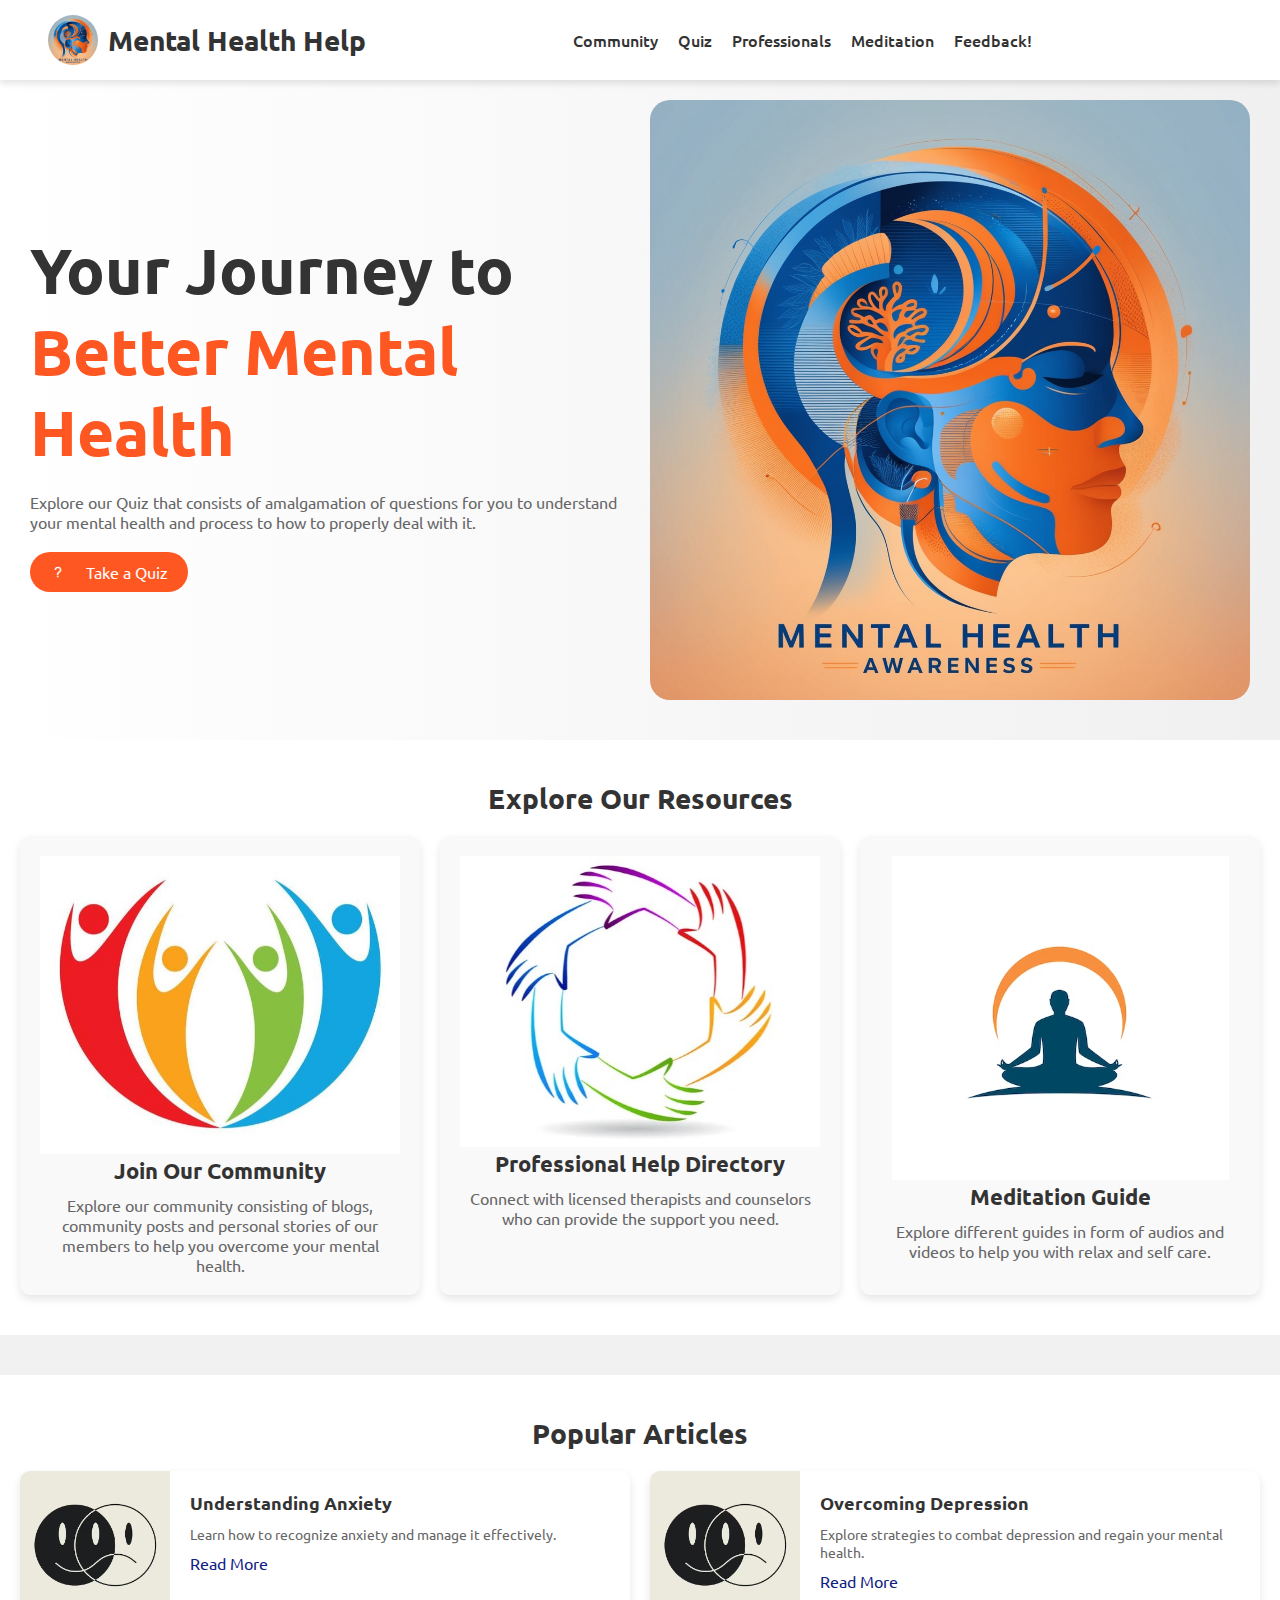
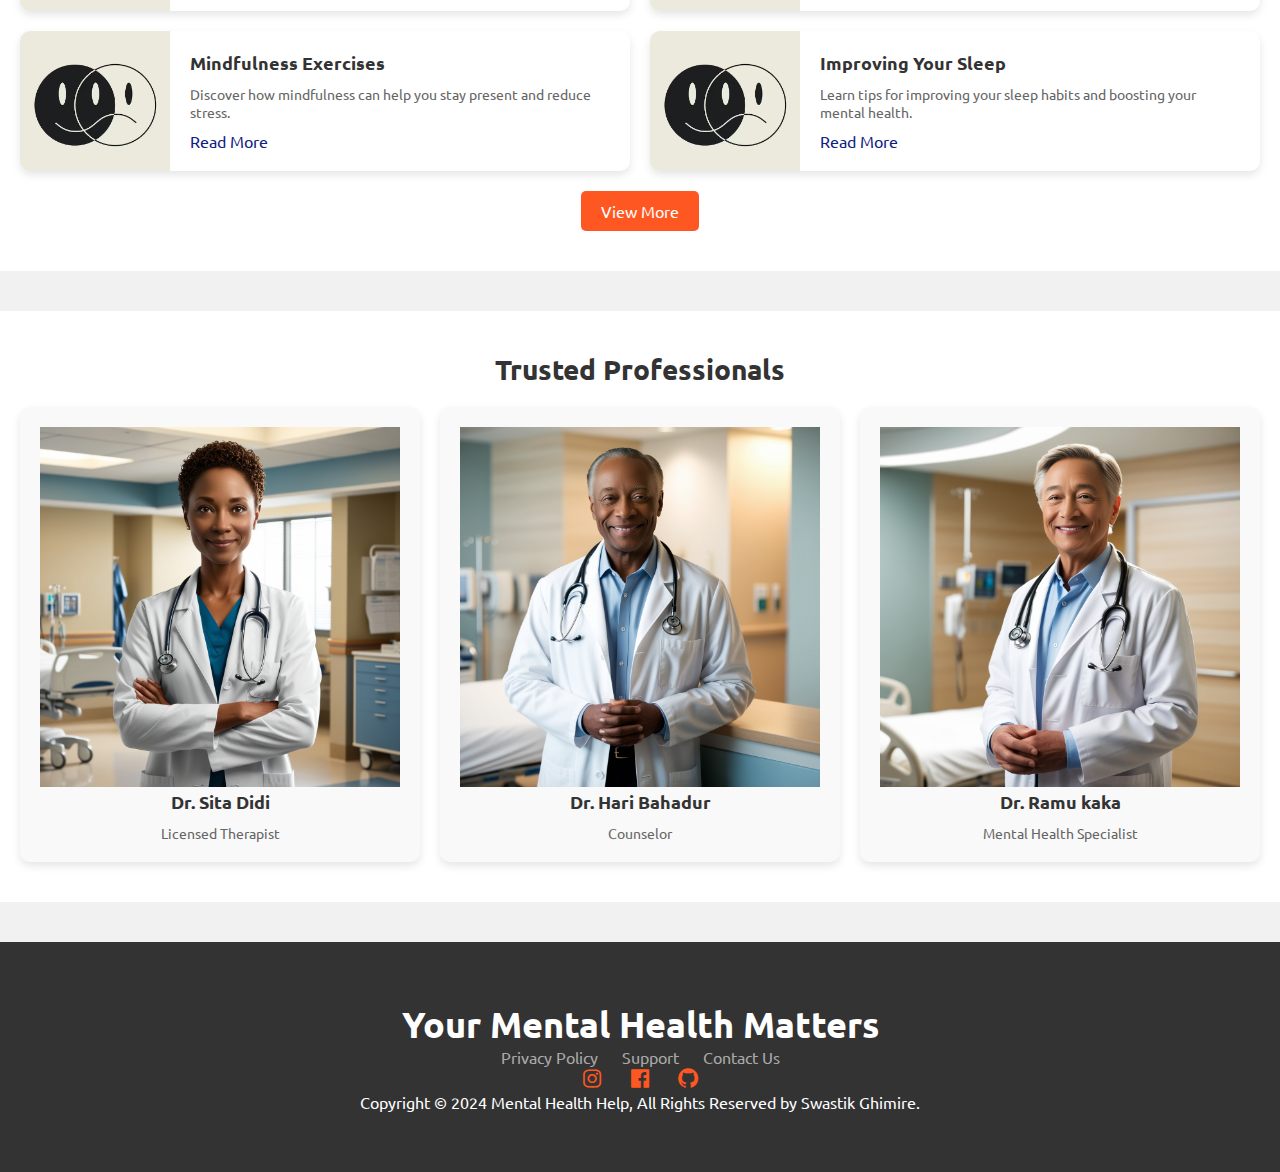
==== index.html @ d8b74332 "updated_index" ====
<!DOCTYPE html>
<html lang="en">

<head>
    <meta charset="UTF-8">
    <meta name="viewport" content="width=device-width, initial-scale=1.0">
    <link href='https://unpkg.com/boxicons@2.1.4/css/boxicons.min.css' rel='stylesheet'>
    <link rel="stylesheet" href="css/home.css">
    <title>Mental Health Help</title>
</head>

<body>
    <nav>
        <a href="index.html" class="logo">
            <img src="Images/MHA.jpg" alt="Logo" class="logo-image">
            <span>Mental Health Help</span> <!-- Wrapped in a span -->
        </a>
        <div class="links">
            <a href="community.html">Community</a>
            <a href="quiz.html">Quiz</a>
            <a href="professionals.html">Professionals</a>
            <a href="meditation.html">Meditation</a>
            <a href="feedback.html">Feedback!</a>
        </div>
    </nav>

    <header>
        <div class="left">
            <h1>Your Journey to <span>Better Mental Health</span></h1>
            <p>Explore our Quiz that consists of amalgamation of questions for you to understand your mental health and process to how to properly deal with it.</p>
            <a href="quiz.html" class="quiz-button">
                <i class='bx bx-question-mark'></i>                <span>Take a Quiz</span>
            </a>
        </div>
        <img src="Images/MHA.jpg" alt="Illustration of mental health awareness">
    </header>

    <section class="resources">
        <h2>Explore Our Resources</h2>
        <div class="resource-container">
            <div class="resource-box">
                <a href="community.html">
                <img src="Images/community.jpg" alt="Mental Health Tips" class="resource-img">
                <div class="resource-text">
                    <h3>Join Our Community</h3>
                    <p>Explore our community consisting of blogs, community posts and personal stories of our members to help you overcome your mental health.</p>
                </a>
                </div>
            </div>
            <div class="resource-box">
                <a href="professionals.html">
                <img src="Images/help.jpg" alt="Professional Help Directory" class="resource-img">
                <div class="resource-text">
                    <h3>Professional Help Directory</h3>
                    <p>Connect with licensed therapists and counselors who can provide the support you need.</p>
                </div>
                </a>
            </div>
            <div class="resource-box">
                <a href="meditation.html">
                <img src="Images/meditate.png" alt="Self-Care Guides" class="resource-img">
                <div class="resource-text">
                    <h3>Meditation Guide</h3>
                    <p>Explore different guides in form of audios and videos to help you with relax and self care.</p>
                </div>
                </a>
            </div>
        </div>
    </section>

    <section class="articles">
        <h2>Popular Articles</h2>
        <div class="article-list">
            <div class="article-box">
                <img src="Images/emotion.png" alt="Understanding Anxiety">
                <div class="article-info">
                    <h4>Understanding Anxiety</h4>
                    <p>Learn how to recognize anxiety and manage it effectively.</p>
                    <a href="community.html">Read More</a>
                </div>
            </div>
            <div class="article-box">
                <img src="Images/emotion.png" alt="Overcoming Depression">
                <div class="article-info">
                    <h4>Overcoming Depression</h4>
                    <p>Explore strategies to combat depression and regain your mental health.</p>
                    <a href="community.html">Read More</a>
                </div>
            </div>
            <div class="article-box">
                <img src="Images/emotion.png" alt="Mindfulness Exercises">
                <div class="article-info">
                    <h4>Mindfulness Exercises</h4>
                    <p>Discover how mindfulness can help you stay present and reduce stress.</p>
                    <a href="community.html">Read More</a>
                </div>
            </div>
            <div class="article-box">
                <img src="Images/emotion.png" alt="Improving Your Sleep">
                <div class="article-info">
                    <h4>Improving Your Sleep</h4>
                    <p>Learn tips for improving your sleep habits and boosting your mental health.</p>
                    <a href="community.html">Read More</a>
                </div>
            </div>
        </div>
        <div class="view-more">
            <button>View More</button>
        </div>
    </section>
    
    <section class="professionals">
        <h2>Trusted Professionals</h2>
        <div class="professional-list">
            <div class="professional-box">
                <img src="Images/sita.jpg" alt="Dr. Sita Didi">
                <div class="professional-info">
                    <h4>Dr. Sita Didi</h4>
                    <p>Licensed Therapist</p>
                </div>
            </div>
            <div class="professional-box">
                <img src="Images/hari.jpg" alt="Dr. Hari Bahadur">
                <div class="professional-info">
                    <h4>Dr. Hari Bahadur</h4>
                    <p>Counselor</p>
                </div>
            </div>
            <div class="professional-box">
                <img src="Images/ramu.jpg" alt="Dr. Ramu kaka">
                <div class="professional-info">
                    <h4>Dr. Ramu kaka</h4>
                    <p>Mental Health Specialist</p>
                </div>
            </div>
        </div>
    </section>
    
    <footer>
        <h3>Your Mental Health Matters</h3>
        <div class="right">
            <div class="links">
                <a href="#">Privacy Policy</a>
                <a href="#">Support</a>
                <a href="#">Contact Us</a>
            </div>
            <div class="social">
                <i class='bx bxl-instagram'></i>
                <i class='bx bxl-facebook-square'></i>
                <i class='bx bxl-github'></i>
            </div>
            <p>Copyright © 2024 Mental Health Help, All Rights Reserved by Swastik Ghimire.</p>
        </div>
    </footer>

</body>

</html>
---- css/home.css ----
@import url('https://fonts.googleapis.com/css2?family=Ubuntu:wght@300;400;500;700&display=swap');

* {
    margin: 0;
    padding: 0;
    box-sizing: border-box;
    font-family: 'Ubuntu', sans-serif;
}

a {
    text-decoration: none;
    color: #333;
}

img {
    object-fit: cover;
}

body {
    background-color: #cbcbcb;
}

nav {
    padding: 0 40px;
    display: flex;
    align-items: center;
    justify-content: space-between;
    height: 80px;
    background-color: #fff;
    box-shadow: 0 4px 6px rgba(0, 0, 0, 0.1);
    position: relative; 
    justify-content: space-evenly;
}

nav .logo {
    display: flex; /* Use flexbox to align items */
    align-items: center; /* Center the items vertically */
}

.logo-image {
    width: 50px; /* Adjust the width as needed */
    height: 50px; /* Keep it square for a rounded effect */
    border-radius: 50%; /* Make the image rounded */
    margin-right: 20px; /* Space between the logo and text */
    margin-left: -200px;
}

nav a.logo {
    align-items: center;
    font-size: 28px;
    color: #333;
    font-weight: 700;
}

nav .logo span {
    margin-left: -10px; /* Adjust this value to move the text to the left */
}

nav .links {
    display: flex; /* Ensures links are in a row */
    gap: 20px; /* Space between links */
}

nav .links a {
    position: relative; /* Added for hover effect */
    font-weight: 500;
    padding: 5px 0; /* Padding for clickable area */
    transition: color 0.3s ease; /* Smooth transition for color */
}

nav .links a:hover {
    color: #22d3ff; /* Change text color on hover */
}

nav .links a::after {
    content: ''; /* Create an underline effect */
    position: absolute;
    left: 0;
    bottom: -5px; /* Position it below the text */
    height: 2px; /* Height of the underline */
    width: 100%; /* Full width */
    background-color: #ff5722; /* Color of the underline */
    transform: scaleX(0); /* Initially hidden */
    transition: transform 0.3s ease; /* Smooth transition */
}

nav .links a:hover::after {
    transform: scaleX(1); /* Show underline on hover */
}


header {
    padding: 0 40px;
    height: calc(100vh - 80px);
    display: flex;
    align-items: center;
    justify-content: space-between;
    background: linear-gradient(to right, #fff, #f0f0f0);
}

header .left {
    max-width: 600px;
}

header .left h1 {
    font-size: 64px;
    color: #333;
}

header .left h1 span {
    color: #ff5722;
}

header .left p {
    margin: 20px 0;
    color: #666;
}

header .left a {
    display: inline-flex;
    align-items: center;
    background: #ff5722;
    padding: 10px 20px;
    border-radius: 30px;
    font-size: 16px;
}

header {
    padding: 20px; /* Adjust padding for better spacing */
    height: auto; /* Allow height to adjust based on content */
    display: flex;
    align-items: center;
    justify-content: center; /* Center items */
    background: linear-gradient(to right, #fff, #f0f0f0);
}

header img {
    width: 100%; /* Makes the image responsive */
    height: auto; /* Keeps aspect ratio */
    max-width: 600px; /* Limits the max size to avoid stretching on larger screens */
    border-radius: 20px; /* Adds rounded corners */
    margin-bottom: 20px; /* Adds space below the image */
    margin-left: 20px;
}

img {
    max-width: 100%; 
    height: auto; 
}
 

.quiz-button {
    display: inline-flex; /* Align icon and text */
    align-items: center; /* Center vertically */
    background-color: #007bff; /* Blue background */
    color: white; /* Text color */
    padding: 10px 20px; /* Padding for the button */
    border-radius: 30px; /* Rounded corners */
    transition: background-color 0.3s ease; /* Smooth transition */
    text-decoration: none; /* Remove underline */
}

.quiz-button:hover {
    background-color: #00c3ff; /* Darker blue on hover */
}

.quiz-button i {
    margin-right: 10px; /* Space between icon and text */
}

header .left a span {
    color: #fff;
    margin-left: 10px;
}

body {
    background-color: #f1f1f1;
    color: #333;
}

h2 {
    text-align: center;
    font-size: 28px;
    margin-bottom: 20px;
}

section {
    padding: 40px 20px;
    background-color: #fff;
    margin-bottom: 40px;
}

/* Resource Container */
.resource-container {
    display: flex;
    justify-content: space-between;
    gap: 20px;
    flex-wrap: wrap;
}

.resource-box {
    flex: 1;
    padding: 20px;
    background-color: #f9f9f9;
    border-radius: 10px;
    box-shadow: 0 4px 8px rgba(0, 0, 0, 0.1);
    text-align: center;
    transition: transform 0.3s ease;
}

.resource-box:hover {
    transform: translateY(-5px);
}

.resource-box h3 {
    font-size: 22px;
    margin-bottom: 10px;
}

.resource-box p {
    font-size: 16px;
    color: #666;
}

/* Articles */
.article-list {
    display: flex;
    flex-wrap: wrap;
    gap: 20px;
}

.article-box {
    flex: 1 1 calc(50% - 20px);
    display: flex;
    background-color: #fff;
    border-radius: 10px;
    box-shadow: 0 4px 8px rgba(0, 0, 0, 0.1);
    overflow: hidden;
    transition: transform 0.3s ease;
}

.article-box img {
    width: 150px;
    height: 100%;
    object-fit: cover;
}

.article-box:hover {
    transform: translateY(-5px);
}

.article-info {
    padding: 20px;
}

.article-info h4 {
    font-size: 18px;
    margin-bottom: 10px;
}

.article-info p {
    font-size: 14px;
    color: #666;
    margin-bottom: 10px;
}

.article-info a {
    color: #0f2182;
    text-decoration: none;
}

.article-info a:hover {
    text-decoration: underline;
}

.view-more {
    display: flex;
    justify-content: center;
    margin-top: 20px;
}

.view-more button {
    padding: 10px 20px;
    font-size: 16px;
    background-color: #ff5722;
    color: #fff;
    border: none;
    border-radius: 5px;
    cursor: pointer;
    transition: background-color 0.3s ease;
}

.view-more button:hover {
    background-color: #00c3ff;
}

/* Professionals */
.professional-list {
    display: flex;
    flex-wrap: wrap;
    gap: 20px;
    justify-content: space-between;
}

.professional-box {
    flex: 1 1 calc(25% - 20px);
    background-color: #f9f9f9;
    padding: 20px;
    border-radius: 10px;
    box-shadow: 0 4px 8px rgba(0, 0, 0, 0.1);
    text-align: center;
    transition: transform 0.3s ease;
}

.professional-box:hover {
    transform: translateY(-5px);
}

.professional-box h4 {
    font-size: 18px;
    margin-bottom: 10px;
}

.professional-box p {
    font-size: 14px;
    color: #666;
}


footer {
    background-color: #333;
    color: #fff;
    padding: 60px 40px;
    display: flex;
    flex-direction: column;
    align-items: center;
    text-align: center;
}

footer h3 {
    font-size: 36px;
}

footer .links a {
    color: #aaa;
    margin: 0 10px;
}

footer .links a:hover {
    color: #fff;
}

footer .social i {
    font-size: 24px;
    color: #ff5722;
    margin: 0 10px;
}


@media screen and (max-width: 768px) {
    header {
        flex-direction: column; /* Stacks items vertically */
        align-items: center; /* Center align for mobile */
        text-align: center; /* Center text for mobile */
    }
}

/* Media Queries */

/* For screens up to 768px */
@media screen and (max-width: 768px) {
    nav {
        padding: 0 20px; 
    }

    nav .links {
        gap: 10px; 
    }

    header {
        flex-direction: column; 
        text-align: center; 
    }

    header .left h1 {
        font-size: 36px; 
    }

    header .left {
        max-width: 100%; 
        text-align: center; /* Center text in the header */
    }

    header img {
        margin: 20px 0; /* Adds space above and below the image */
    }

    .professional-box {
        flex: 1 1 calc(100% - 20px); 
    }

    .resource-box {
        flex: 1 1 calc(100% - 20px); /* Make resource boxes stack */
    }
}

/* For screens up to 576px */
@media screen and (max-width: 576px) {
    nav {
        flex-direction: column; 
        height: auto; 
    }

    nav a.logo {
        font-size: 24px; 
    }

    .resource-container {
        flex-direction: column; 
    }

    header .left h1 {
        font-size: 28px; 
    }

    header .left a {
        padding: 8px 16px; 
        font-size: 14px; 
    }

    footer h3 {
        font-size: 24px; 
    }

    footer .links a {
        font-size: 14px; /* Reduce footer link size */
    }

    footer .social i {
        font-size: 20px; /* Reduce social icon size */
    }
}
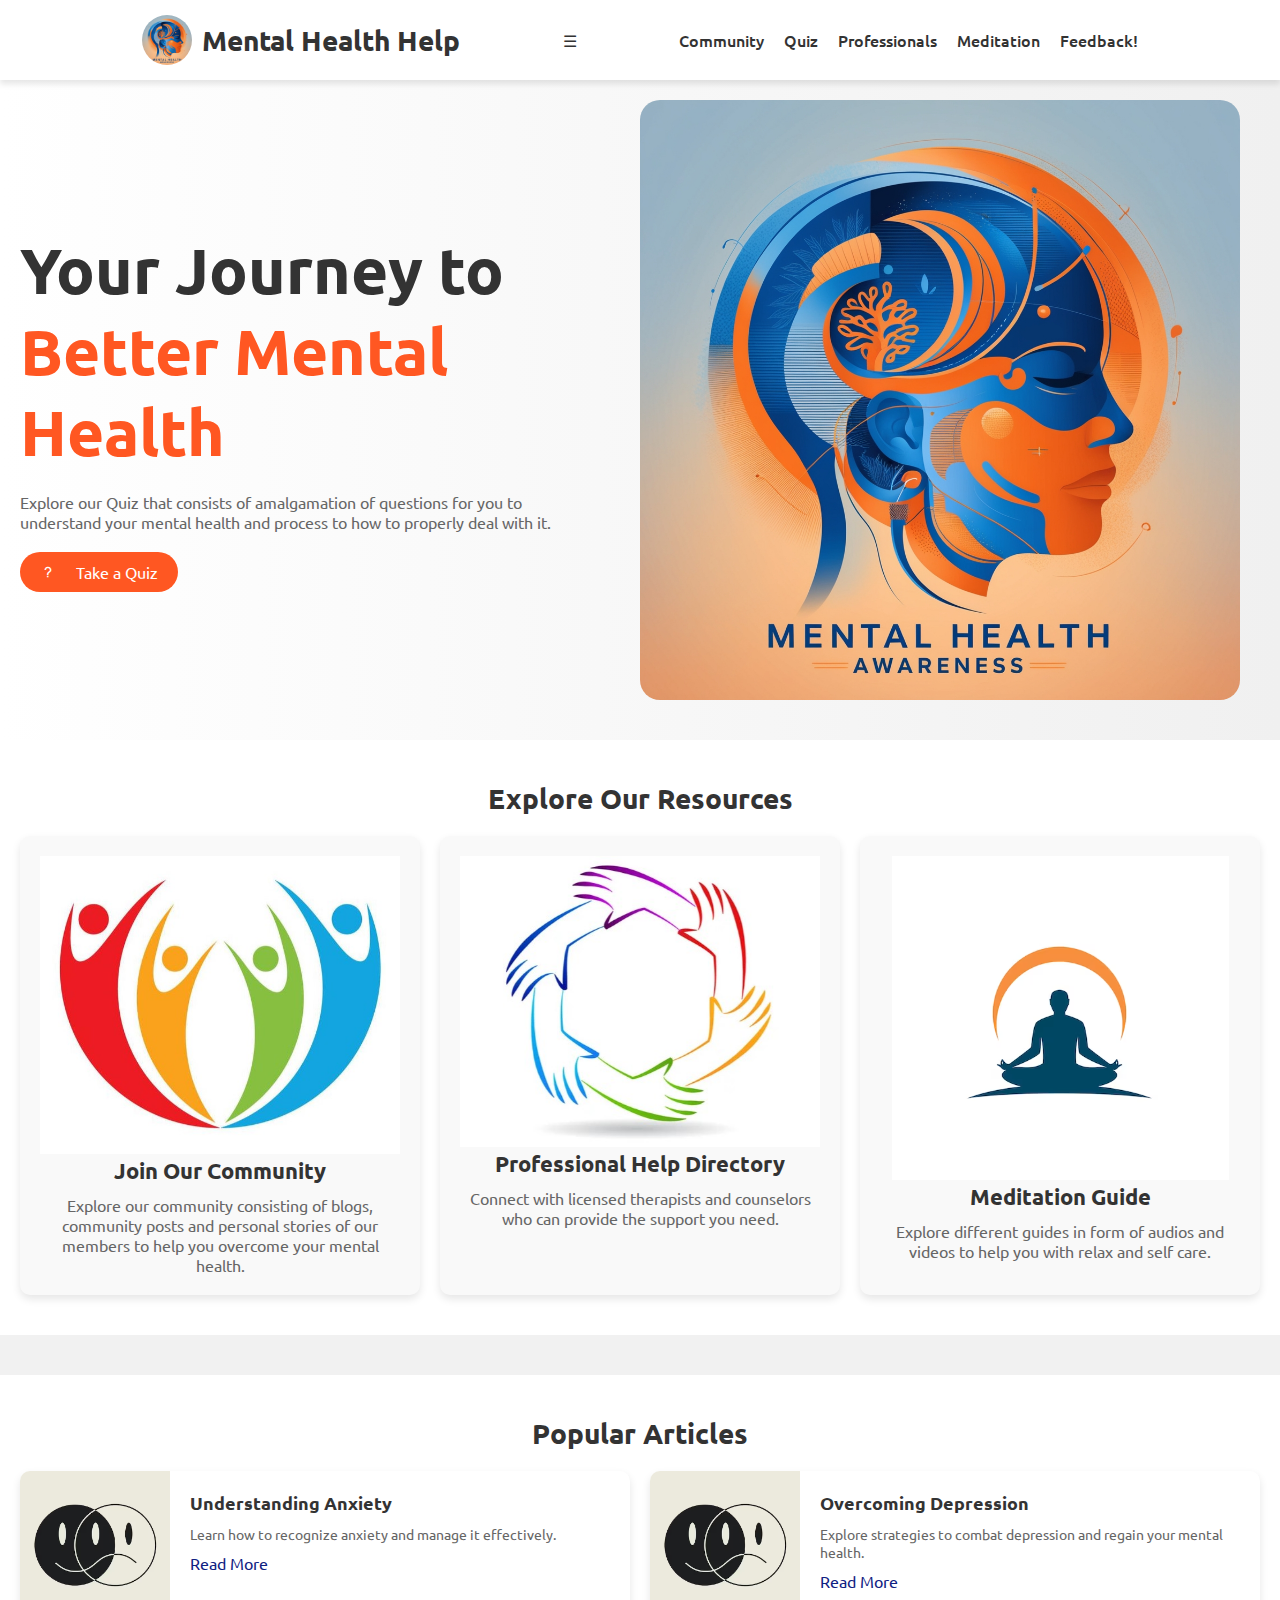
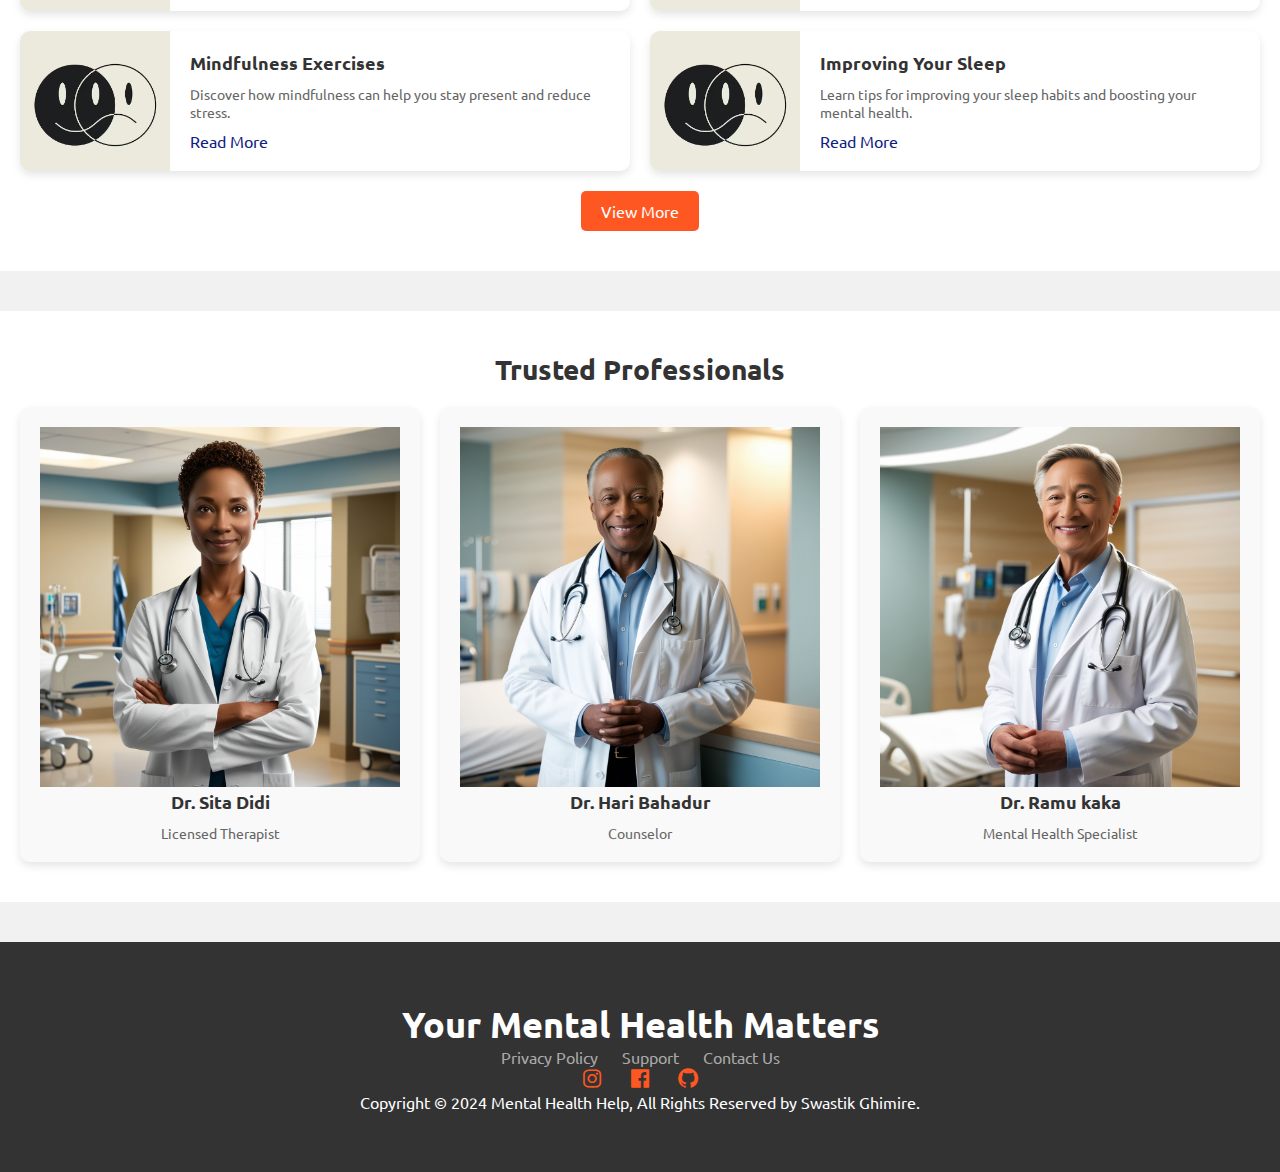
==== commit 54d6ef58: "responsive_nav" ====
--- a/index.html
+++ b/index.html
@@ -10,11 +10,12 @@
 </head>
 
 <body>
-    <nav>
+    <nav class="navbar">
         <a href="index.html" class="logo">
             <img src="Images/MHA.jpg" alt="Logo" class="logo-image">
-            <span>Mental Health Help</span> <!-- Wrapped in a span -->
+            <span>Mental Health Help</span>
         </a>
+        <div class="hamburger" onclick="toggleMenu()">☰</div>
         <div class="links">
             <a href="community.html">Community</a>
             <a href="quiz.html">Quiz</a>
@@ -152,6 +153,7 @@
             <p>Copyright © 2024 Mental Health Help, All Rights Reserved by Swastik Ghimire.</p>
         </div>
     </footer>
+    <script src="index.js"></script>
 
 </body>
 
--- a/css/home.css
+++ b/css/home.css
@@ -42,7 +42,6 @@
     height: 50px; /* Keep it square for a rounded effect */
     border-radius: 50%; /* Make the image rounded */
     margin-right: 20px; /* Space between the logo and text */
-    margin-left: -200px;
 }
 
 nav a.logo {
@@ -99,6 +98,7 @@
 }
 
 header .left {
+    padding-right: 20px;
     max-width: 600px;
 }
 
@@ -135,12 +135,14 @@
 }
 
 header img {
+    
     width: 100%; /* Makes the image responsive */
     height: auto; /* Keeps aspect ratio */
     max-width: 600px; /* Limits the max size to avoid stretching on larger screens */
     border-radius: 20px; /* Adds rounded corners */
     margin-bottom: 20px; /* Adds space below the image */
     margin-left: 20px;
+    margin-right: 20px;
 }
 
 img {
@@ -374,7 +376,21 @@
     }
 
     nav .links {
-        gap: 10px; 
+        display:contents;
+        flex-direction: column;
+        position: absolute;
+        top: 60px;
+        left: 0;
+        right: 0;
+        background-color: #f3f3f3;
+        padding: 10px 0;
+        text-align: center;
+        border-top: 1px solid #ddd;
+    }
+
+    .links a {
+        padding: 10px 0;
+        display: block;
     }
 
     header {
@@ -393,6 +409,16 @@
 
     header img {
         margin: 20px 0; /* Adds space above and below the image */
+    }
+
+    .article-box, .professional-box {
+        flex: 1 1 100%; /* Stack articles and professionals vertically */
+        max-width: 100%;
+    }
+
+    .article-box img, .professional-box img {
+        width: 60px;
+        height: 60px; /* Adjust image size for smaller screens */
     }
 
     .professional-box {
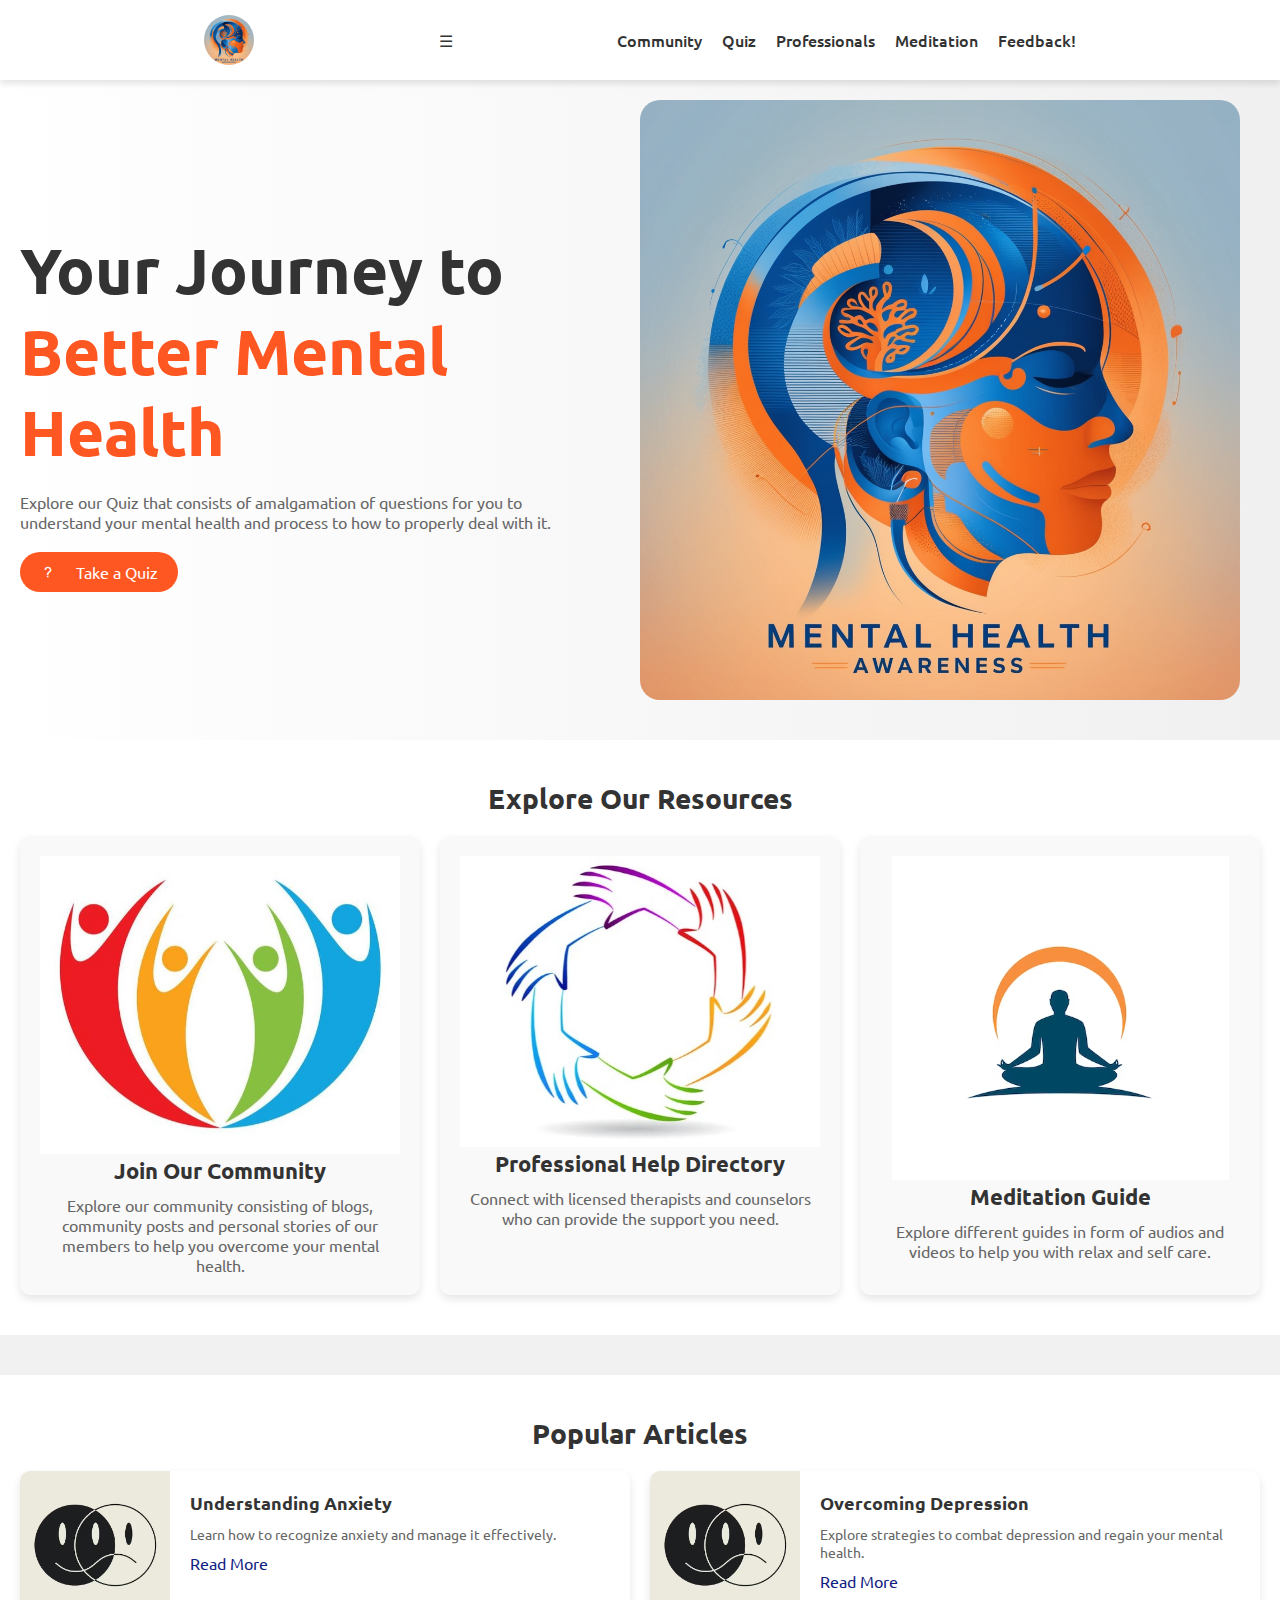
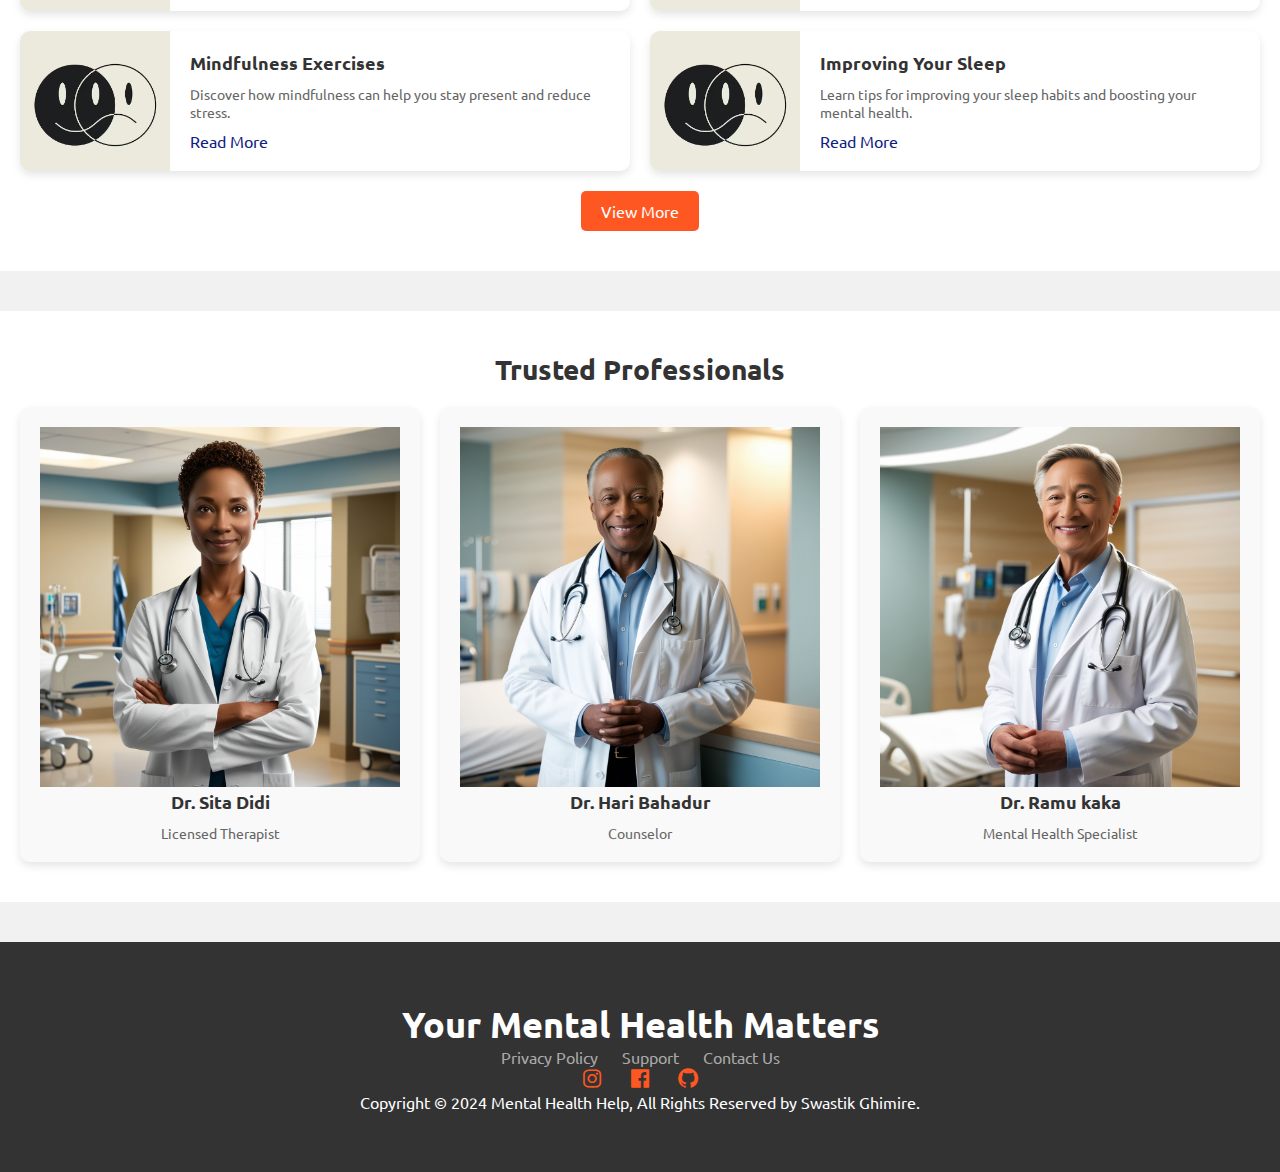
==== commit 2f6819c5: "Updated_quiz_page" ====
--- a/index.html
+++ b/index.html
@@ -13,7 +13,6 @@
     <nav class="navbar">
         <a href="index.html" class="logo">
             <img src="Images/MHA.jpg" alt="Logo" class="logo-image">
-            <span>Mental Health Help</span>
         </a>
         <div class="hamburger" onclick="toggleMenu()">☰</div>
         <div class="links">
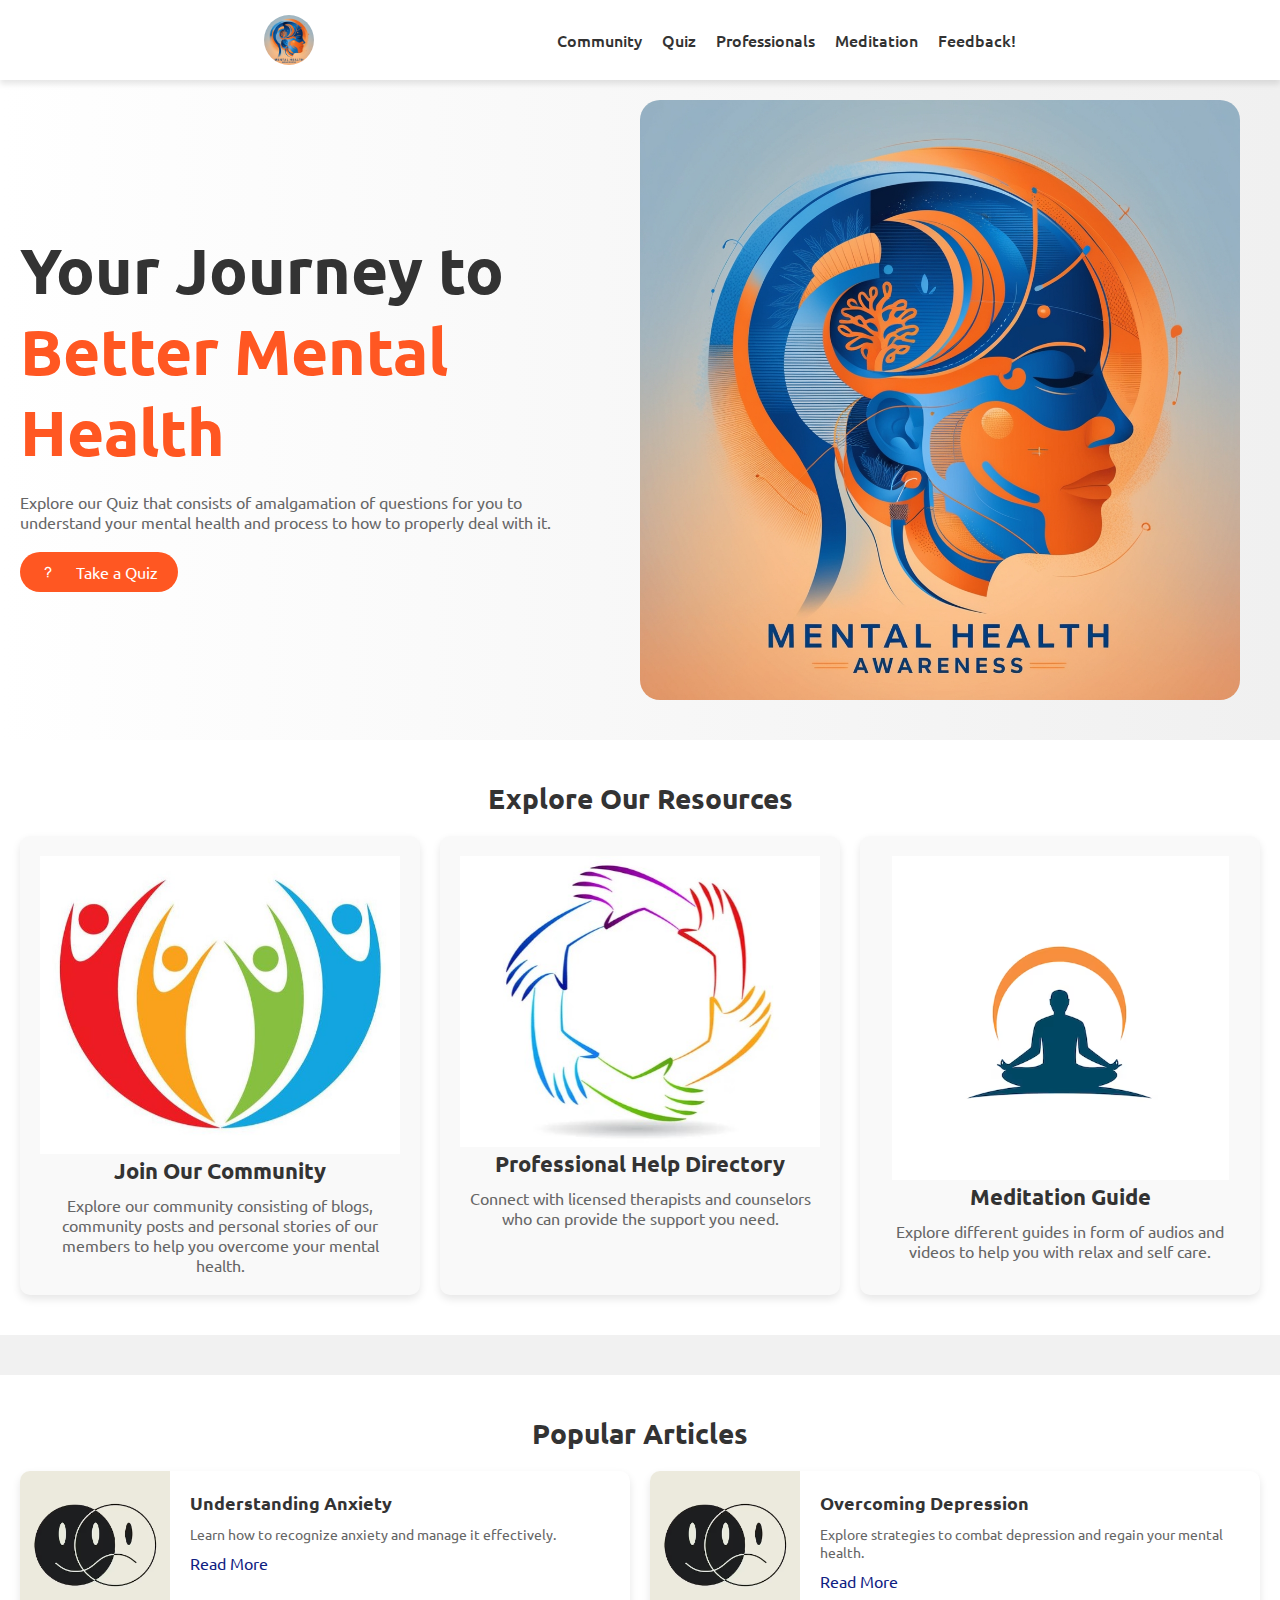
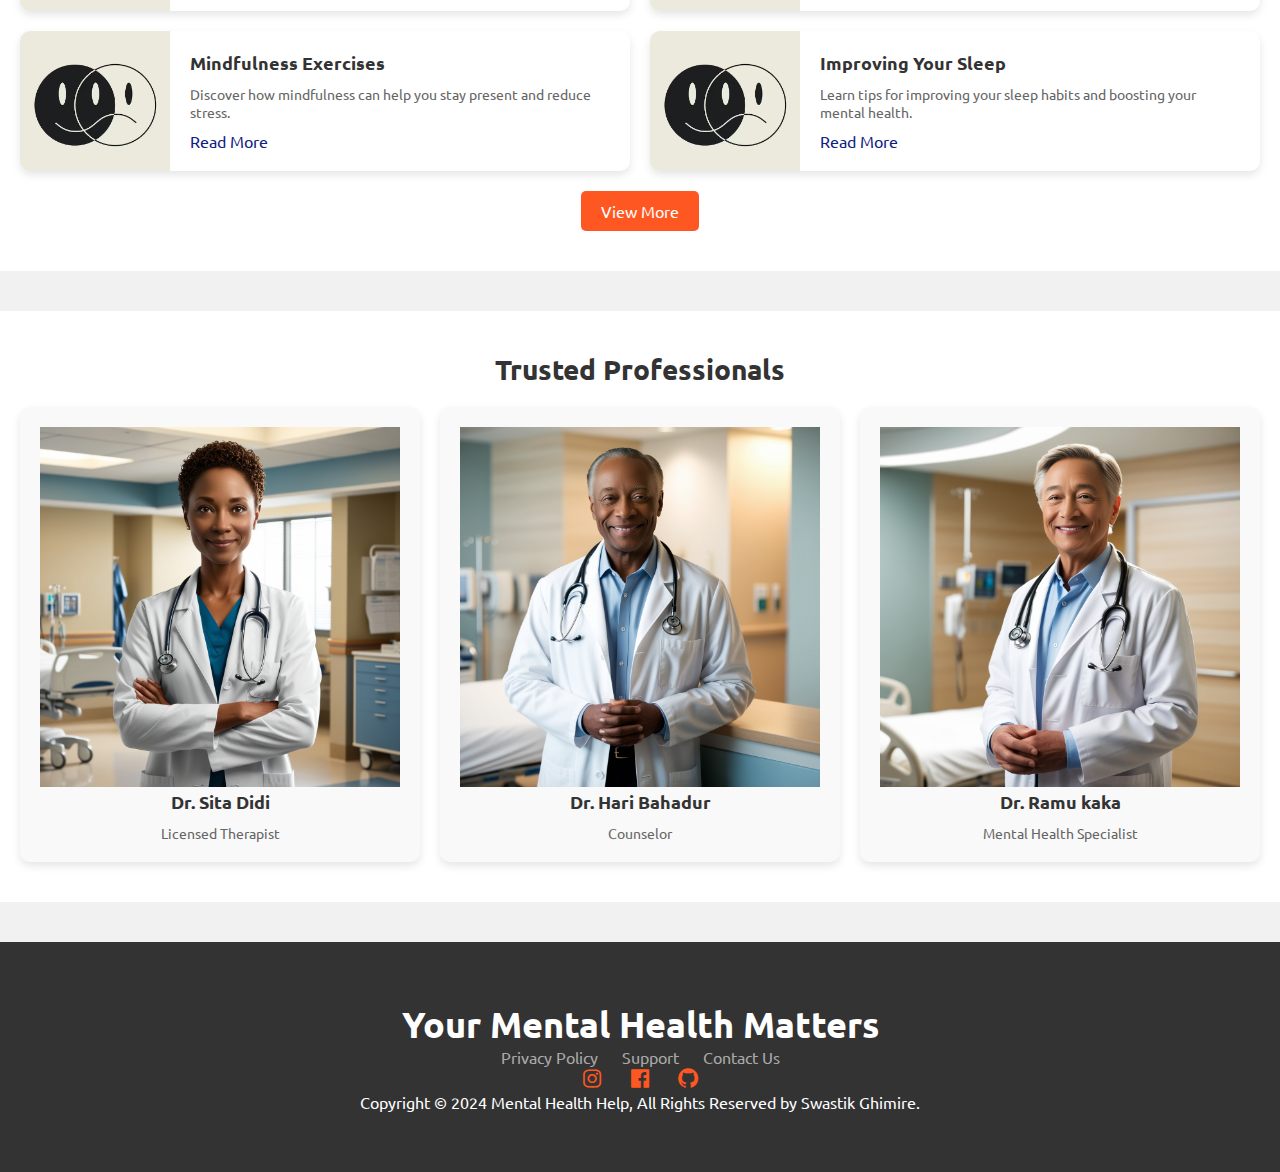
==== commit 93a83c42: "removed_hamburger" ====
--- a/index.html
+++ b/index.html
@@ -14,7 +14,6 @@
         <a href="index.html" class="logo">
             <img src="Images/MHA.jpg" alt="Logo" class="logo-image">
         </a>
-        <div class="hamburger" onclick="toggleMenu()">☰</div>
         <div class="links">
             <a href="community.html">Community</a>
             <a href="quiz.html">Quiz</a>
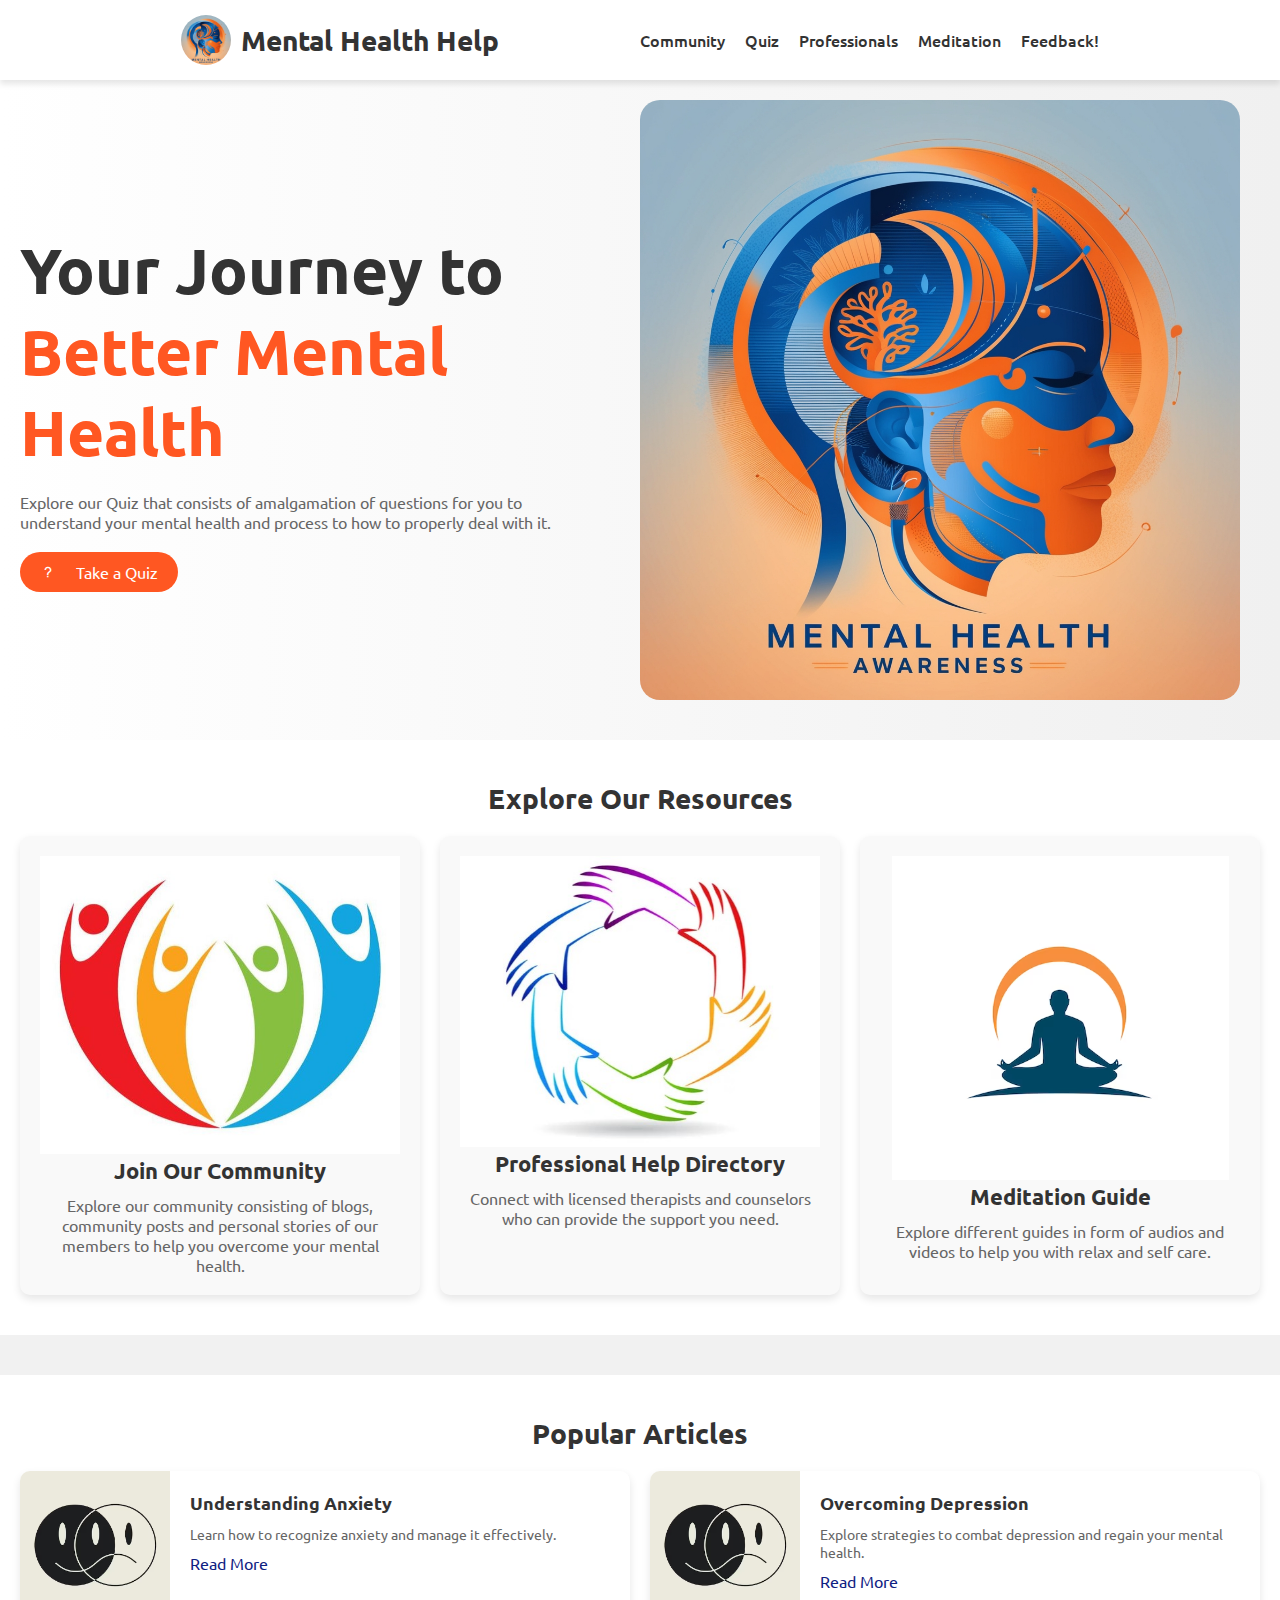
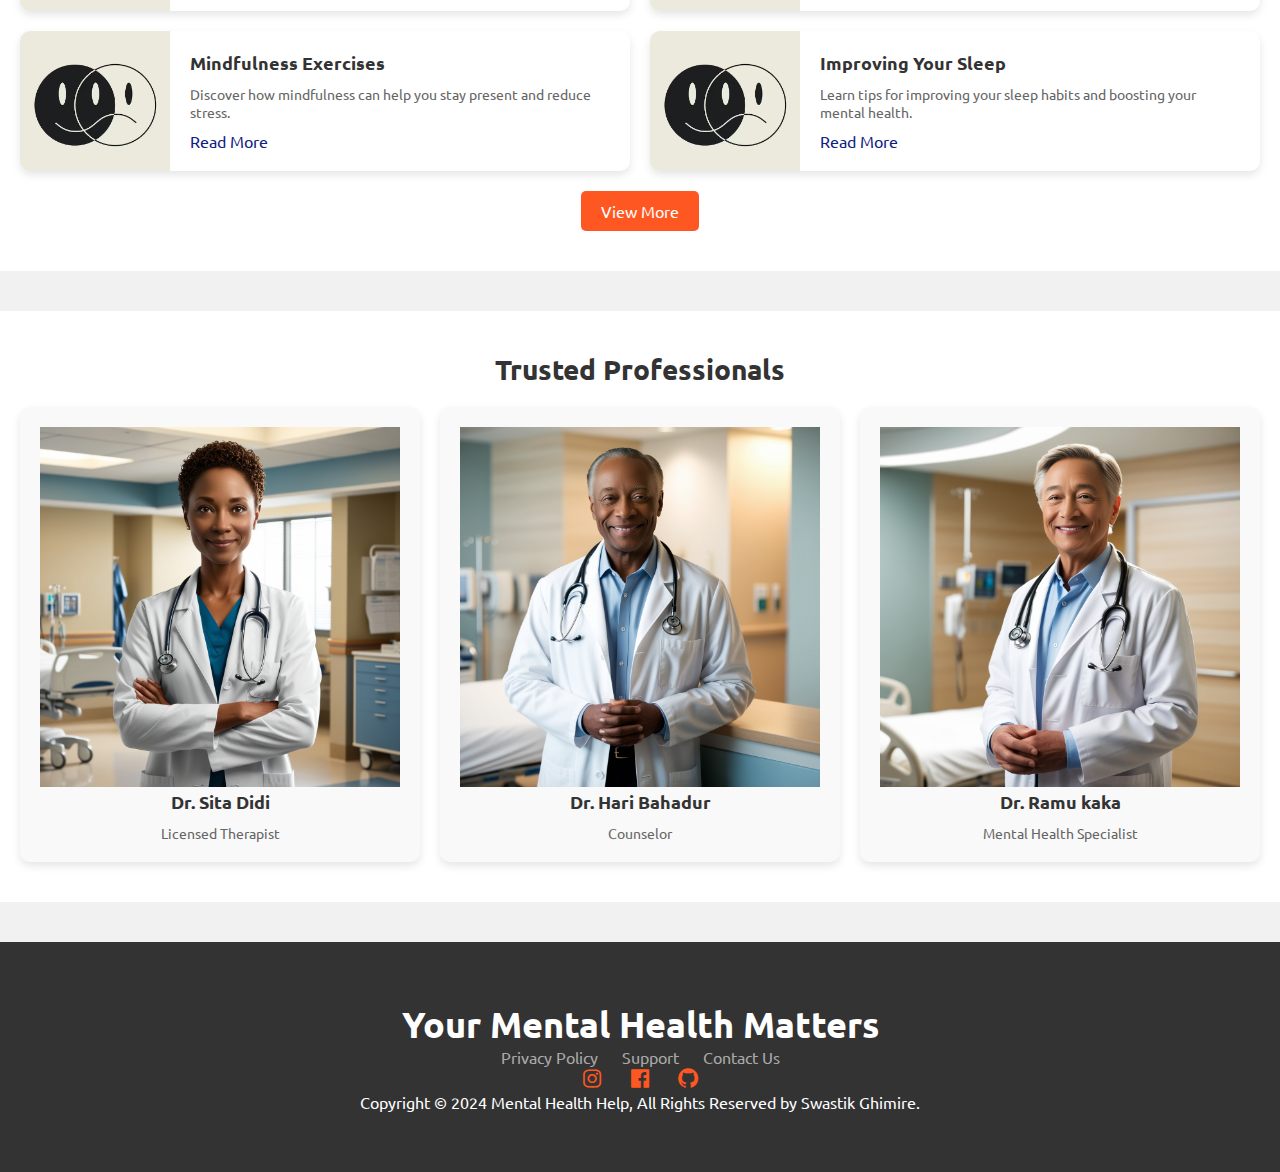
==== commit f33c822d: "regular" ====
--- a/index.html
+++ b/index.html
@@ -13,6 +13,7 @@
     <nav class="navbar">
         <a href="index.html" class="logo">
             <img src="Images/MHA.jpg" alt="Logo" class="logo-image">
+            <span>Mental Health Help</span>
         </a>
         <div class="links">
             <a href="community.html">Community</a>
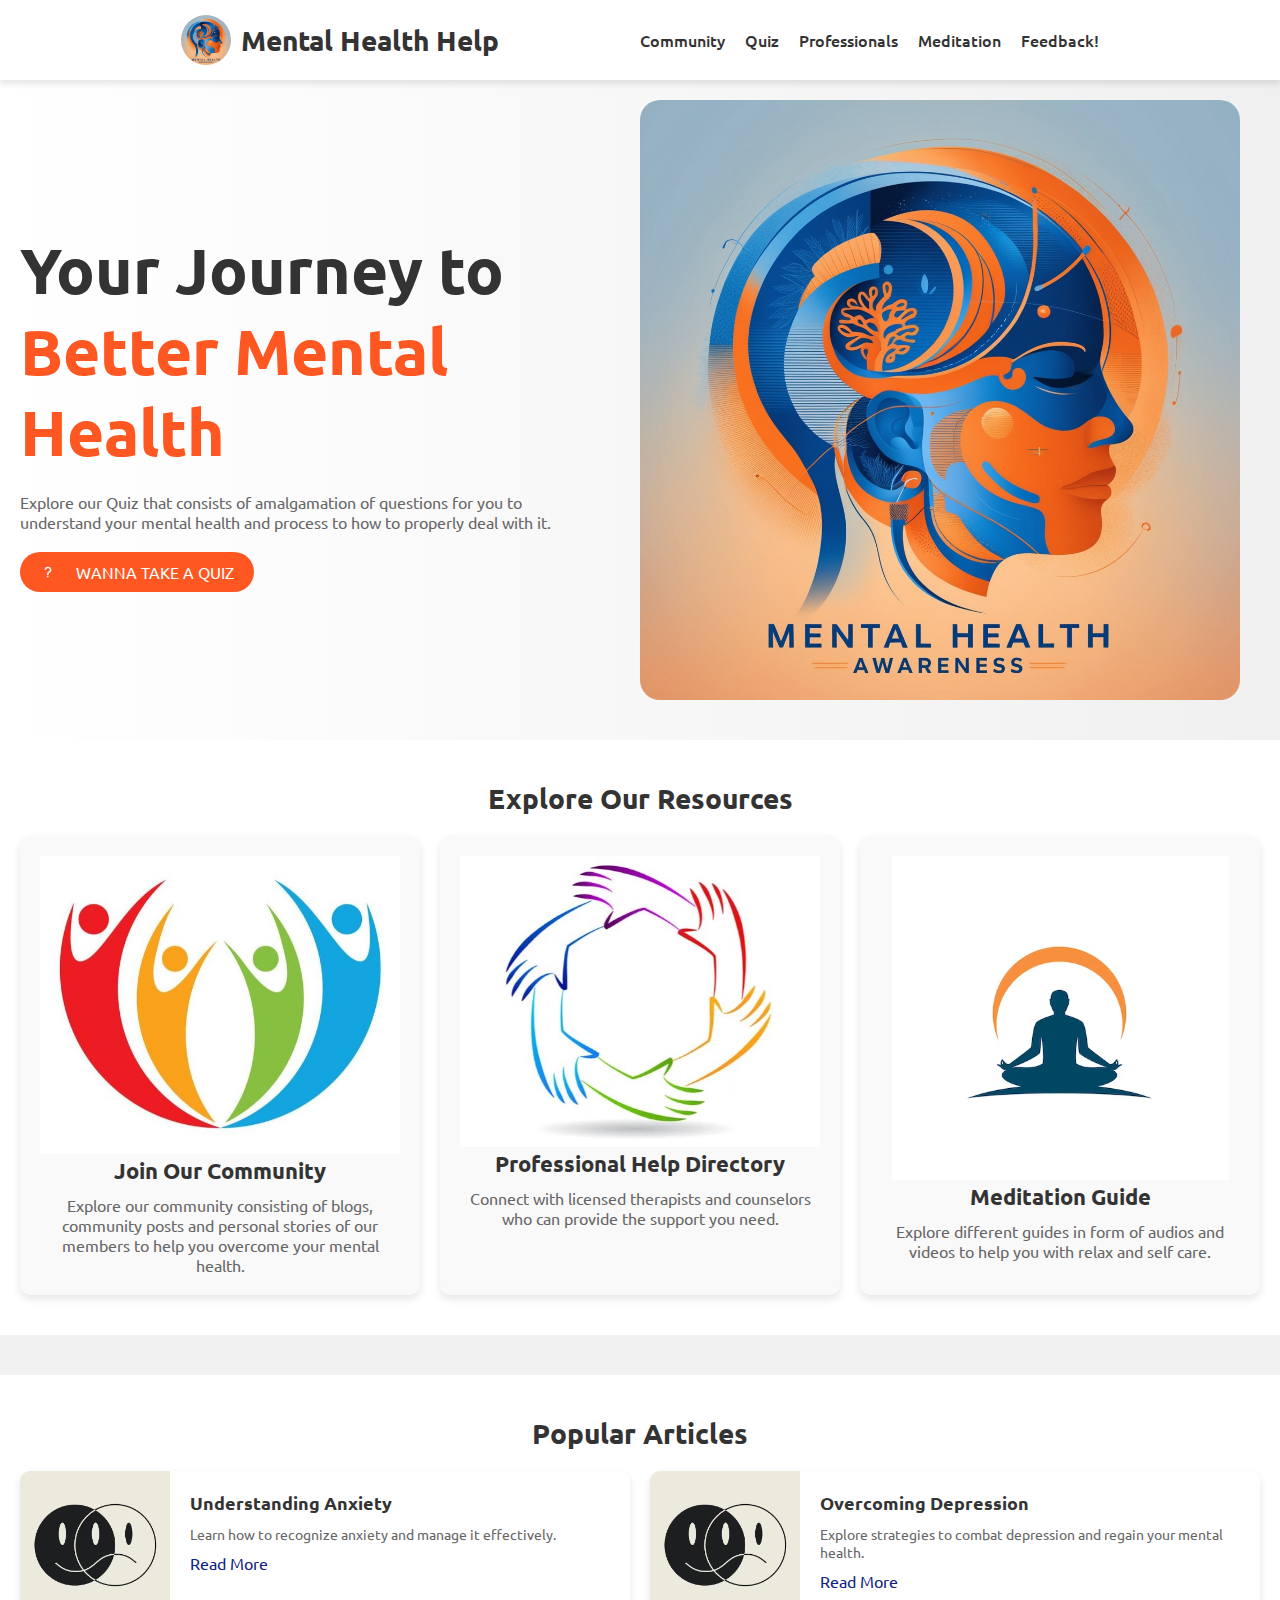
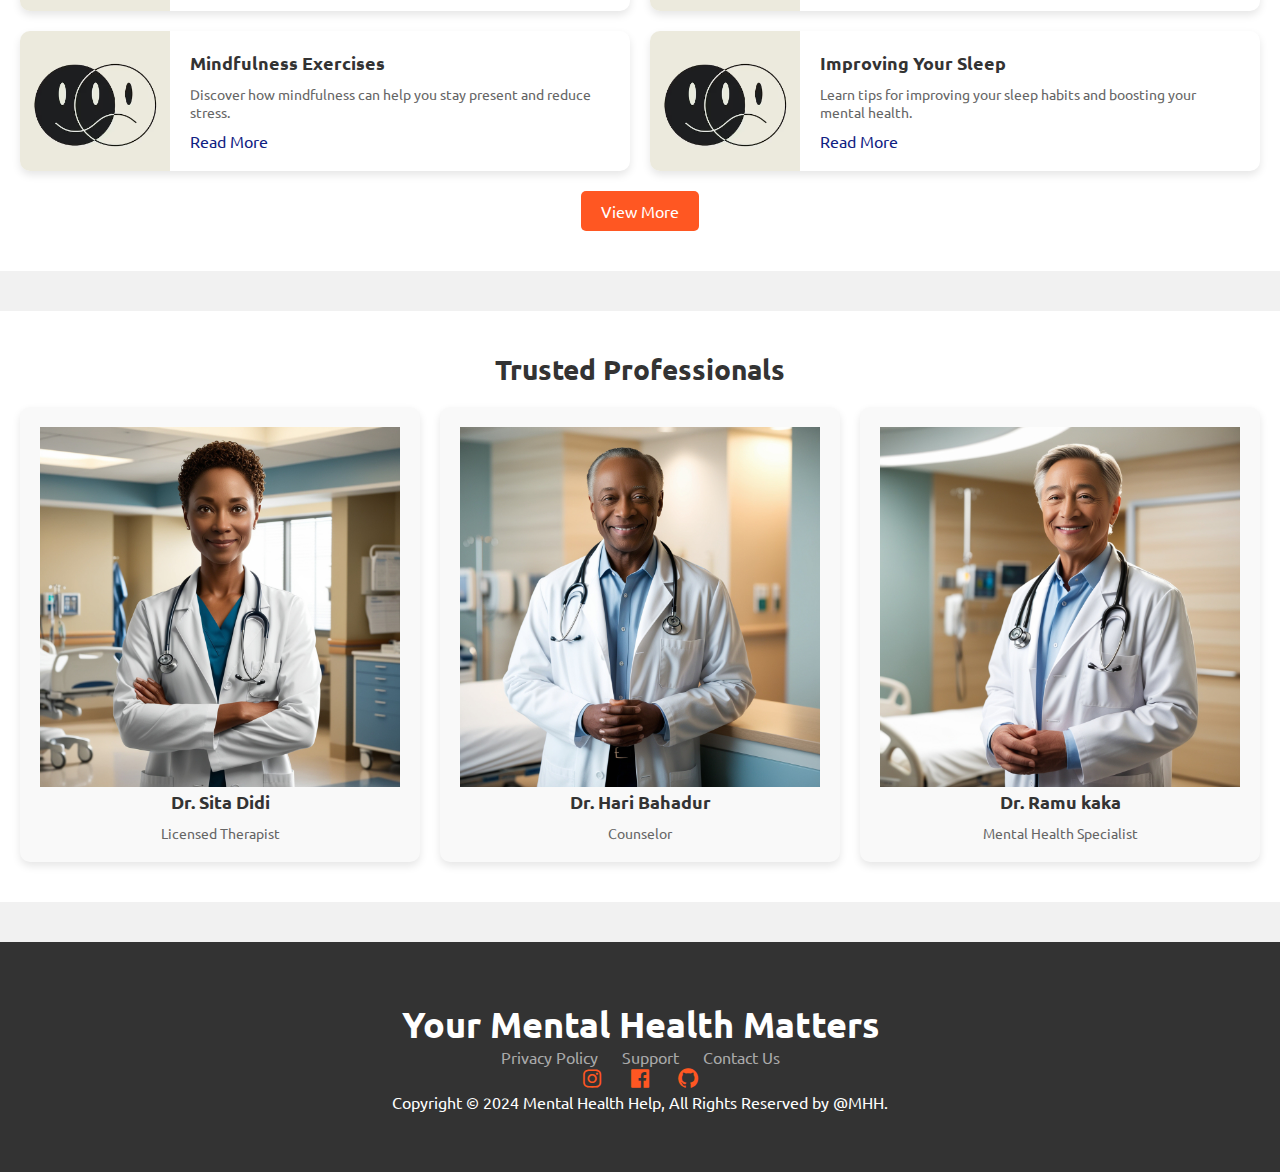
==== commit 67fd69b9: "FinalChanges" ====
--- a/index.html
+++ b/index.html
@@ -29,7 +29,7 @@
             <h1>Your Journey to <span>Better Mental Health</span></h1>
             <p>Explore our Quiz that consists of amalgamation of questions for you to understand your mental health and process to how to properly deal with it.</p>
             <a href="quiz.html" class="quiz-button">
-                <i class='bx bx-question-mark'></i>                <span>Take a Quiz</span>
+                <i class='bx bx-question-mark'></i>                <span>WANNA TAKE A QUIZ</span>
             </a>
         </div>
         <img src="Images/MHA.jpg" alt="Illustration of mental health awareness">
@@ -149,7 +149,7 @@
                 <i class='bx bxl-facebook-square'></i>
                 <i class='bx bxl-github'></i>
             </div>
-            <p>Copyright © 2024 Mental Health Help, All Rights Reserved by Swastik Ghimire.</p>
+            <p>Copyright © 2024 Mental Health Help, All Rights Reserved by  @MHH.</p>
         </div>
     </footer>
     <script src="index.js"></script>
